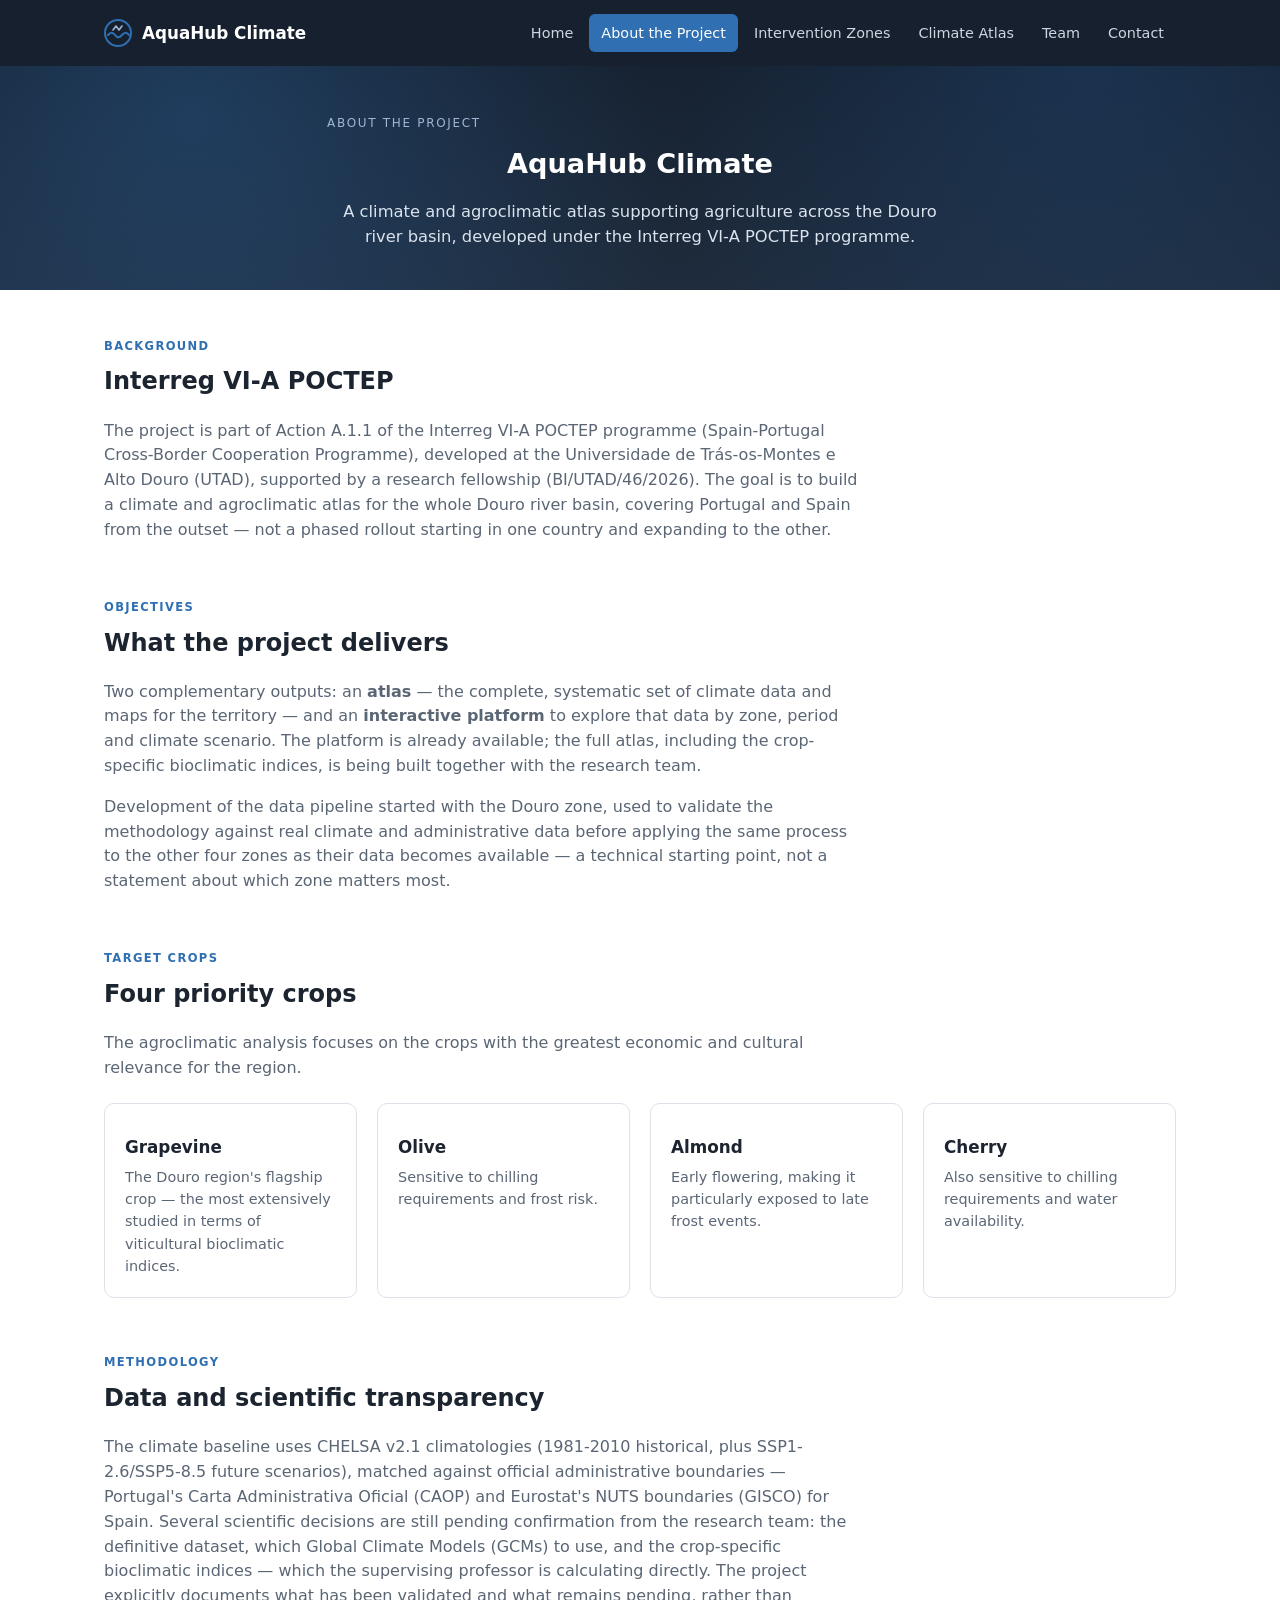
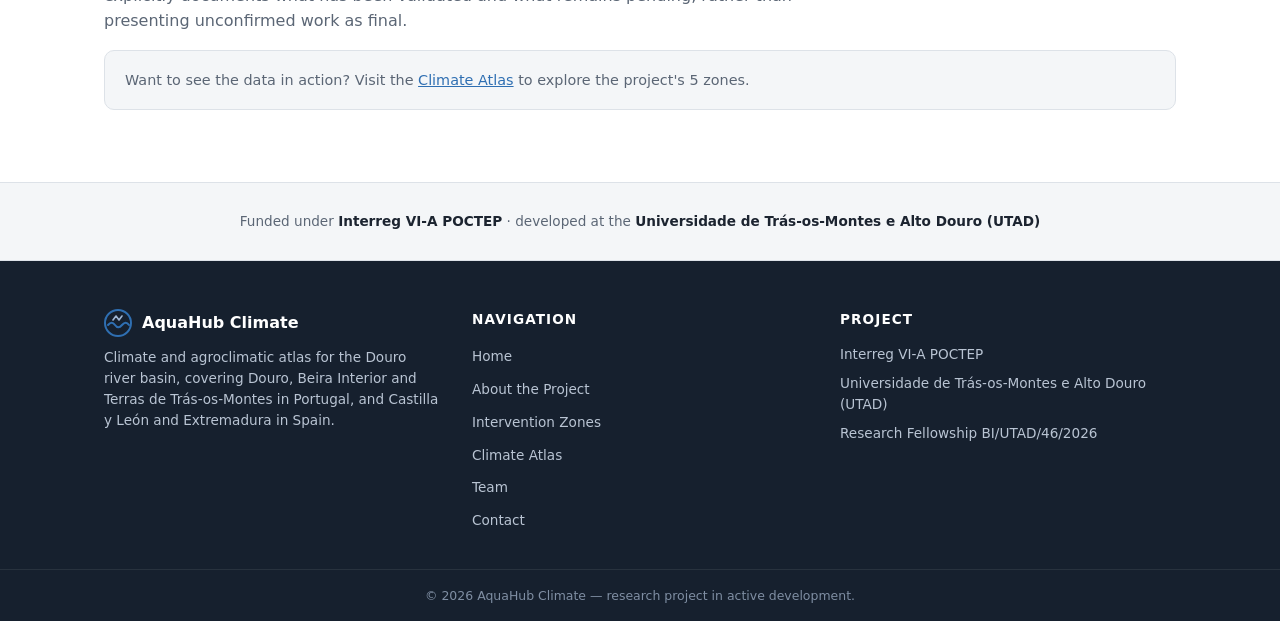
==== web/about.html @ f6208a63 "feat: translate site to English, real team photos, fix zone framing Addresses feedback on the multi-" ====
<!DOCTYPE html>
<html lang="en">
<head>
  <meta charset="UTF-8" />
  <meta name="viewport" content="width=device-width, initial-scale=1.0" />
  <title>About the Project — AquaHub Climate</title>
  <link rel="stylesheet" href="site.css" />
</head>
<body data-active-page="about">
  <div id="site-header"></div>

  <section class="hero page-hero">
    <p class="hero-eyebrow">About the Project</p>
    <h1>AquaHub Climate</h1>
    <p class="lead">
      A climate and agroclimatic atlas supporting agriculture across
      the Douro river basin, developed under the Interreg VI-A POCTEP
      programme.
    </p>
  </section>

  <main class="site-main">
    <section>
      <p class="section-eyebrow">Background</p>
      <h2>Interreg VI-A POCTEP</h2>
      <p>
        The project is part of Action A.1.1 of the Interreg VI-A
        POCTEP programme (Spain-Portugal Cross-Border Cooperation
        Programme), developed at the Universidade de Trás-os-Montes e
        Alto Douro (UTAD), supported by a research fellowship
        (BI/UTAD/46/2026). The goal is to build a climate and
        agroclimatic atlas for the whole Douro river basin, covering
        Portugal and Spain from the outset — not a phased rollout
        starting in one country and expanding to the other.
      </p>
    </section>

    <section>
      <p class="section-eyebrow">Objectives</p>
      <h2>What the project delivers</h2>
      <p>
        Two complementary outputs: an <strong>atlas</strong> — the
        complete, systematic set of climate data and maps for the
        territory — and an <strong>interactive platform</strong> to
        explore that data by zone, period and climate scenario. The
        platform is already available; the full atlas, including the
        crop-specific bioclimatic indices, is being built together with
        the research team.
      </p>
      <p>
        Development of the data pipeline started with the Douro zone,
        used to validate the methodology against real climate and
        administrative data before applying the same process to the
        other four zones as their data becomes available — a technical
        starting point, not a statement about which zone matters most.
      </p>
    </section>

    <section>
      <p class="section-eyebrow">Target crops</p>
      <h2>Four priority crops</h2>
      <p>
        The agroclimatic analysis focuses on the crops with the
        greatest economic and cultural relevance for the region.
      </p>
      <div class="card-grid">
        <div class="card">
          <h3>Grapevine</h3>
          <p>
            The Douro region's flagship crop — the most extensively
            studied in terms of viticultural bioclimatic indices.
          </p>
        </div>
        <div class="card">
          <h3>Olive</h3>
          <p>Sensitive to chilling requirements and frost risk.</p>
        </div>
        <div class="card">
          <h3>Almond</h3>
          <p>
            Early flowering, making it particularly exposed to late
            frost events.
          </p>
        </div>
        <div class="card">
          <h3>Cherry</h3>
          <p>Also sensitive to chilling requirements and water availability.</p>
        </div>
      </div>
    </section>

    <section>
      <p class="section-eyebrow">Methodology</p>
      <h2>Data and scientific transparency</h2>
      <p>
        The climate baseline uses CHELSA v2.1 climatologies (1981-2010
        historical, plus SSP1-2.6/SSP5-8.5 future scenarios), matched
        against official administrative boundaries — Portugal's Carta
        Administrativa Oficial (CAOP) and Eurostat's NUTS boundaries
        (GISCO) for Spain. Several scientific decisions are still
        pending confirmation from the research team: the definitive
        dataset, which Global Climate Models (GCMs) to use, and the
        crop-specific bioclimatic indices — which the supervising
        professor is calculating directly. The project explicitly
        documents what has been validated and what remains pending,
        rather than presenting unconfirmed work as final.
      </p>
      <div class="callout">
        Want to see the data in action? Visit the
        <a href="atlas.html">Climate Atlas</a> to explore the project's
        5 zones.
      </div>
    </section>
  </main>

  <div class="funding-band">
    Funded under <strong>Interreg VI-A POCTEP</strong> · developed at
    the <strong>Universidade de Trás-os-Montes e Alto Douro (UTAD)</strong>
  </div>

  <div id="site-footer"></div>

  <script src="site-chrome.js"></script>
</body>
</html>
---- web/site.css ----
/* Shared site shell — navigation, hero banners, content sections and
   footer used by every page (index/sobre/zonas/equipa/contacto) plus
   atlas.html. style.css stays scoped to the interactive platform
   itself (map/panel/legend) and is loaded alongside this file only
   on atlas.html. */

:root {
  --ink: #1c2430;
  --muted: #5b6675;
  --border: #dde2e8;
  --accent: #2f6fb2;
  --accent-dark: #204d80;
  --surface: #ffffff;
  --surface-alt: #f4f6f8;
  --navy: #16202e;
  --navy-alt: #1f2c3d;
}

* {
  box-sizing: border-box;
}

body {
  margin: 0;
  font-family: "Segoe UI", system-ui, sans-serif;
  color: var(--ink);
  background: var(--surface);
  line-height: 1.55;
}

a {
  color: var(--accent);
}

/* ---- Top navigation ---------------------------------------------- */

#site-header {
  position: sticky;
  top: 0;
  z-index: 20;
  background: var(--navy);
  color: #f4f6f8;
}

.site-nav {
  max-width: 1120px;
  margin: 0 auto;
  padding: 14px 24px;
  display: flex;
  align-items: center;
  justify-content: space-between;
  gap: 16px;
  flex-wrap: wrap;
}

.site-nav .brand {
  display: flex;
  align-items: center;
  gap: 10px;
  font-weight: 700;
  font-size: 1.05rem;
  color: #ffffff;
  text-decoration: none;
}

.site-nav .brand svg {
  flex-shrink: 0;
}

.site-nav ul {
  list-style: none;
  display: flex;
  gap: 4px;
  margin: 0;
  padding: 0;
  flex-wrap: wrap;
}

.site-nav a.nav-link {
  display: inline-block;
  padding: 8px 12px;
  border-radius: 6px;
  color: #cdd6e0;
  text-decoration: none;
  font-size: 0.9rem;
  transition: background 0.15s ease, color 0.15s ease;
}

.site-nav a.nav-link:hover {
  background: rgba(255, 255, 255, 0.08);
  color: #ffffff;
}

.site-nav a.nav-link.active {
  background: var(--accent);
  color: #ffffff;
}

/* ---- Hero banner ---------------------------------------------------- */

.hero {
  padding: 64px 24px 56px;
  background:
    radial-gradient(circle at 15% 20%, rgba(47, 111, 178, 0.35), transparent 45%),
    radial-gradient(circle at 85% 0%, rgba(32, 77, 128, 0.4), transparent 40%),
    linear-gradient(180deg, var(--navy) 0%, var(--navy-alt) 100%);
  color: #ffffff;
  text-align: center;
}

.hero-eyebrow {
  text-transform: uppercase;
  letter-spacing: 0.14em;
  font-size: 0.75rem;
  color: #9fb6d4;
  margin: 0 0 10px;
}

.hero h1 {
  margin: 0 0 14px;
  font-size: 2.1rem;
  font-weight: 700;
}

.hero p.lead {
  max-width: 620px;
  margin: 0 auto;
  color: #dbe3ee;
  font-size: 1.02rem;
}

.hero .cta-row {
  margin-top: 26px;
  display: flex;
  gap: 12px;
  justify-content: center;
  flex-wrap: wrap;
}

.btn {
  display: inline-block;
  padding: 11px 22px;
  border-radius: 6px;
  text-decoration: none;
  font-size: 0.92rem;
  font-weight: 600;
  transition: transform 0.15s ease, box-shadow 0.15s ease;
}

.btn:hover {
  transform: translateY(-1px);
}

.btn-primary {
  background: var(--accent);
  color: #ffffff;
}

.btn-primary:hover {
  box-shadow: 0 6px 16px rgba(47, 111, 178, 0.4);
}

.btn-secondary {
  background: rgba(255, 255, 255, 0.08);
  color: #ffffff;
  border: 1px solid rgba(255, 255, 255, 0.35);
}

.page-hero {
  padding: 48px 24px 40px;
}

.page-hero h1 {
  font-size: 1.7rem;
}

/* ---- Content sections ------------------------------------------------ */

main.site-main {
  max-width: 1120px;
  margin: 0 auto;
  padding: 48px 24px 72px;
}

section + section {
  margin-top: 56px;
}

.section-eyebrow {
  text-transform: uppercase;
  letter-spacing: 0.12em;
  font-size: 0.72rem;
  color: var(--accent);
  font-weight: 700;
  margin: 0 0 8px;
}

section h2 {
  margin: 0 0 18px;
  font-size: 1.5rem;
}

section p {
  color: var(--muted);
  max-width: 760px;
}

.card-grid {
  display: grid;
  grid-template-columns: repeat(auto-fit, minmax(240px, 1fr));
  gap: 20px;
  margin-top: 22px;
}

.card {
  background: var(--surface);
  border: 1px solid var(--border);
  border-radius: 10px;
  padding: 20px;
}

.card h3 {
  margin: 10px 0 6px;
  font-size: 1.05rem;
}

.card p {
  margin: 0;
  font-size: 0.9rem;
}

.card .card-photo {
  width: 64px;
  height: 64px;
  border-radius: 50%;
  object-fit: cover;
  display: block;
}

.card .card-icon {
  width: 38px;
  height: 38px;
  display: flex;
  align-items: center;
  justify-content: center;
  border-radius: 8px;
  background: rgba(47, 111, 178, 0.12);
  color: var(--accent);
}

.status-pill {
  display: inline-flex;
  align-items: center;
  gap: 6px;
  font-size: 0.75rem;
  font-weight: 600;
  padding: 3px 10px;
  border-radius: 999px;
  margin-top: 10px;
}

.status-pill.ready {
  background: #e5f3ea;
  color: #1c7a3f;
}

.status-pill.pending {
  background: #fff6e5;
  color: #a1670f;
}

.status-pill::before {
  content: "";
  width: 6px;
  height: 6px;
  border-radius: 50%;
  background: currentColor;
}

.callout {
  background: var(--surface-alt);
  border: 1px solid var(--border);
  border-radius: 10px;
  padding: 18px 20px;
  font-size: 0.9rem;
  color: var(--muted);
}

.stat-row {
  display: grid;
  grid-template-columns: repeat(auto-fit, minmax(160px, 1fr));
  gap: 16px;
  margin-top: 22px;
}

.stat {
  border: 1px solid var(--border);
  border-radius: 10px;
  padding: 16px 18px;
}

.stat .value {
  font-size: 1.5rem;
  font-weight: 700;
  color: var(--accent-dark);
}

.stat .label {
  font-size: 0.8rem;
  color: var(--muted);
  margin-top: 2px;
}

/* ---- Contact info blocks ------------------------------------------- */

.contact-grid {
  display: grid;
  grid-template-columns: repeat(auto-fit, minmax(220px, 1fr));
  gap: 28px;
  margin-top: 26px;
}

.contact-item {
  display: flex;
  gap: 14px;
  align-items: flex-start;
}

.contact-item .card-icon {
  flex-shrink: 0;
}

.contact-item h3 {
  margin: 0 0 6px;
  font-size: 0.95rem;
  color: var(--accent-dark);
}

.contact-item p {
  margin: 0;
  font-size: 0.9rem;
  color: var(--ink);
}

.contact-item a {
  color: var(--ink);
  text-decoration: underline;
}

/* ---- Funding acknowledgment band -------------------------------------- */

.funding-band {
  border-top: 1px solid var(--border);
  border-bottom: 1px solid var(--border);
  background: var(--surface-alt);
  padding: 28px 24px;
  text-align: center;
  font-size: 0.85rem;
  color: var(--muted);
}

.funding-band strong {
  color: var(--ink);
}

/* ---- Footer ------------------------------------------------------------ */

#site-footer {
  background: var(--navy);
  color: #b9c4d3;
}

.footer-grid {
  max-width: 1120px;
  margin: 0 auto;
  padding: 48px 24px 28px;
  display: grid;
  grid-template-columns: repeat(auto-fit, minmax(220px, 1fr));
  gap: 32px;
}

.footer-grid h4 {
  color: #ffffff;
  font-size: 0.85rem;
  text-transform: uppercase;
  letter-spacing: 0.08em;
  margin: 0 0 14px;
}

.footer-grid .brand {
  display: flex;
  align-items: center;
  gap: 10px;
  color: #ffffff;
  font-weight: 700;
  margin-bottom: 10px;
}

.footer-grid p {
  font-size: 0.85rem;
  margin: 0 0 8px;
  color: #b9c4d3;
}

.footer-grid ul {
  list-style: none;
  margin: 0;
  padding: 0;
}

.footer-grid li {
  margin-bottom: 8px;
}

.footer-grid a {
  color: #b9c4d3;
  text-decoration: none;
  font-size: 0.85rem;
}

.footer-grid a:hover {
  color: #ffffff;
}

.footer-bottom {
  border-top: 1px solid rgba(255, 255, 255, 0.08);
  text-align: center;
  padding: 16px 24px;
  font-size: 0.78rem;
  color: #7f8ea3;
}

/* ---- App shell (atlas.html only) -------------------------------------
   The interactive map needs the full remaining viewport height, so
   this page opts out of the normal scrolling content layout: body
   becomes a flex column (sticky nav + the platform's own banner,
   both sized to content, then main filling the rest), and skips the
   standard hero/footer used by every other page. */

body.app-shell {
  display: flex;
  flex-direction: column;
  height: 100vh;
  overflow: hidden;
}

body.app-shell #site-header {
  position: static;
  flex-shrink: 0;
}

@media (max-width: 640px) {
  .hero h1 {
    font-size: 1.6rem;
  }

  main.site-main {
    padding: 32px 16px 56px;
  }
}
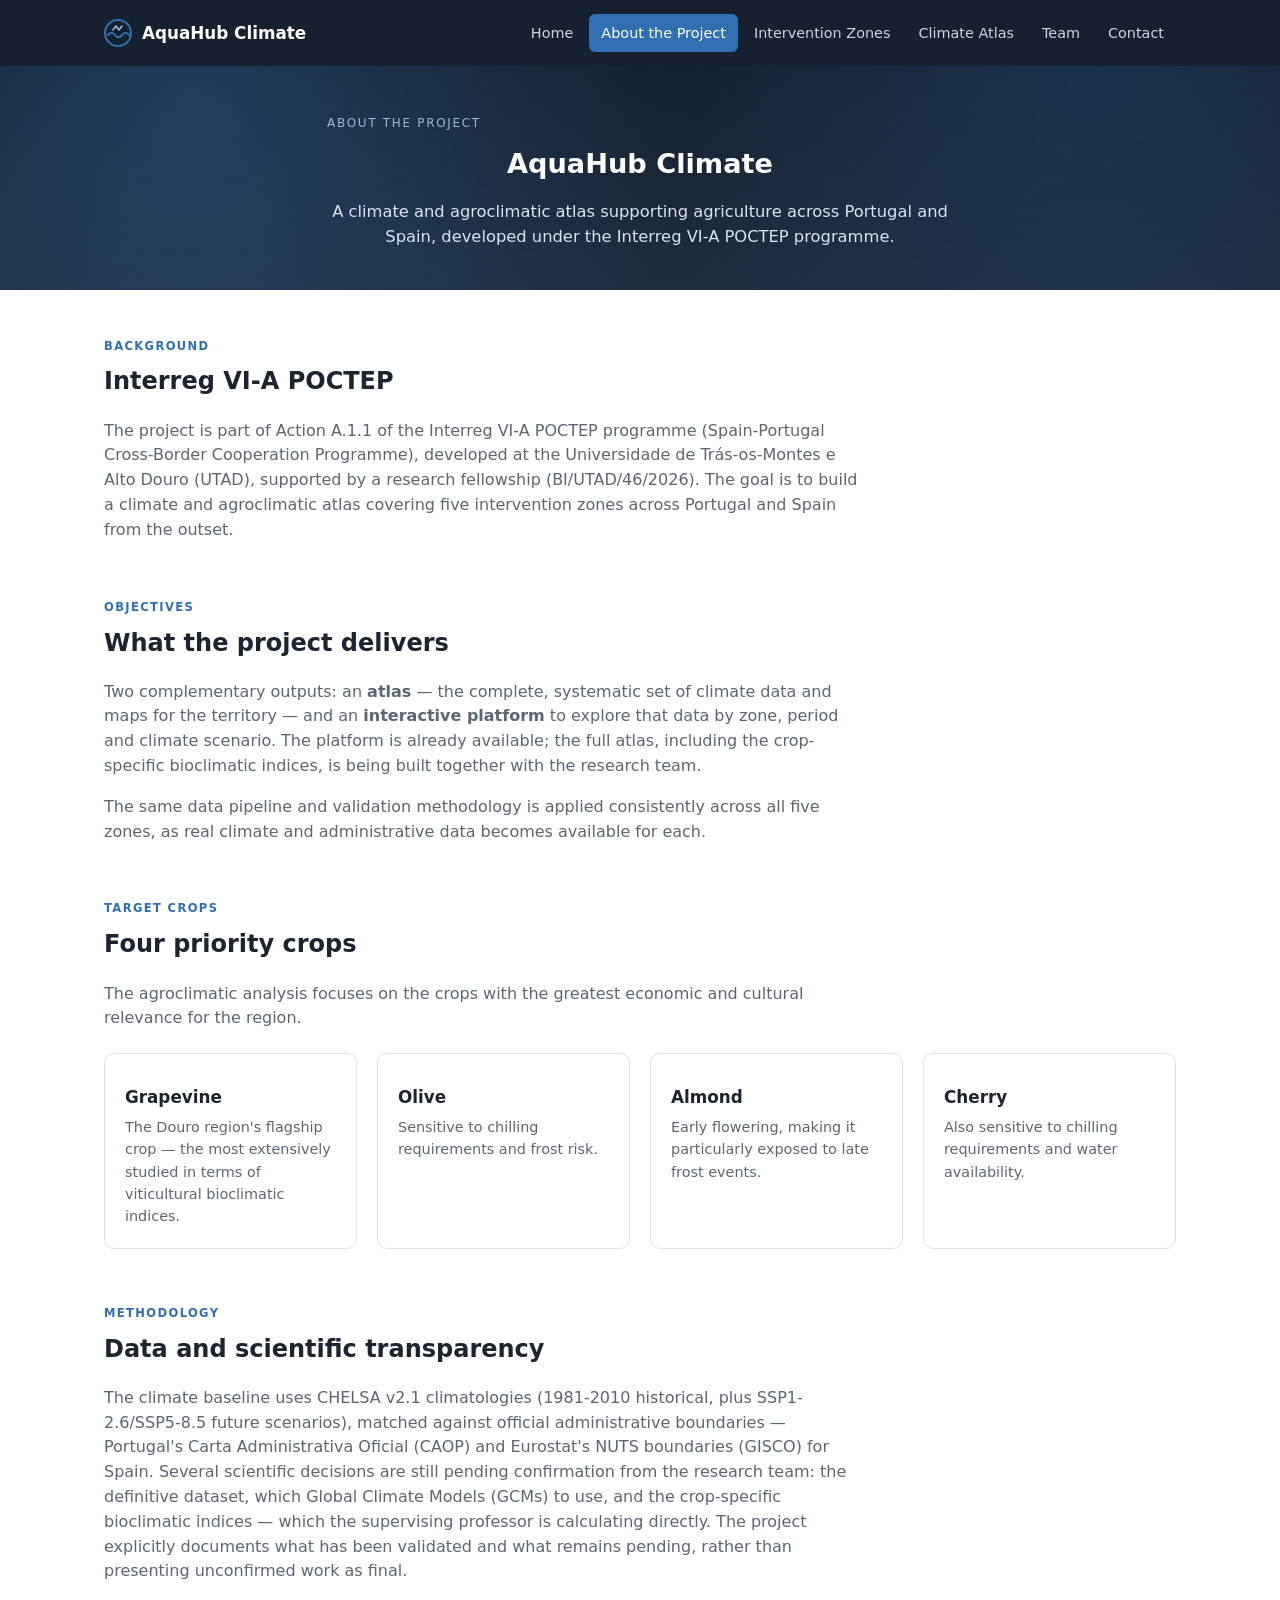
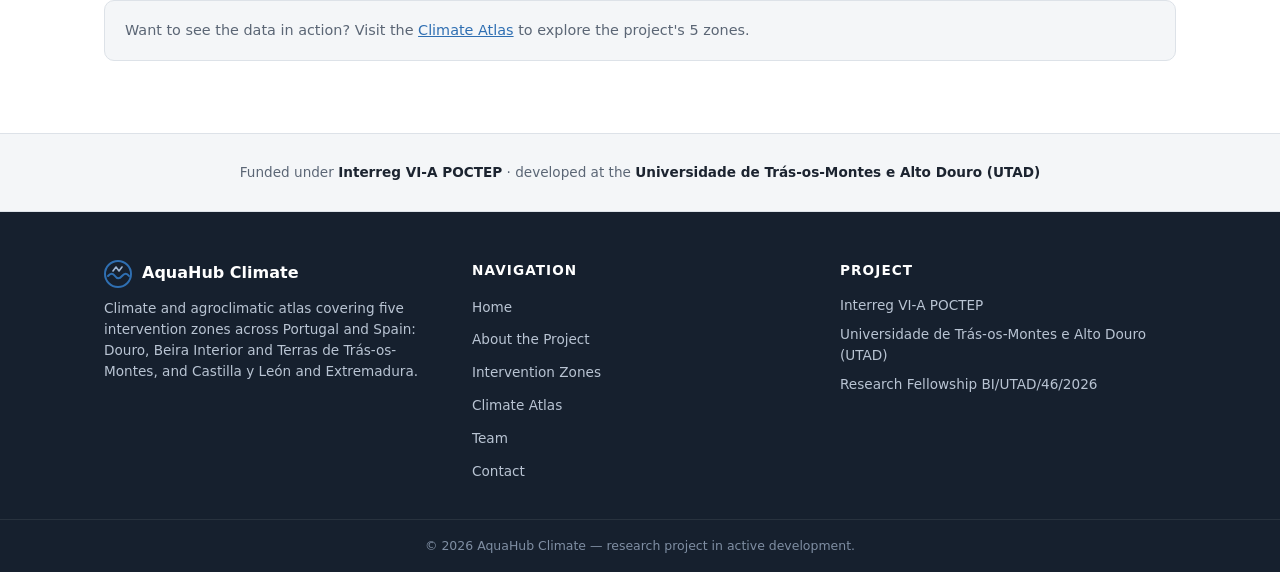
==== commit 05a0b457: "fix: stop singling out Douro as the project's starting/primary zone Per user feedback: no page shoul" ====
--- a/web/about.html
+++ b/web/about.html
@@ -14,7 +14,7 @@
     <h1>AquaHub Climate</h1>
     <p class="lead">
       A climate and agroclimatic atlas supporting agriculture across
-      the Douro river basin, developed under the Interreg VI-A POCTEP
+      Portugal and Spain, developed under the Interreg VI-A POCTEP
       programme.
     </p>
   </section>
@@ -29,9 +29,8 @@
         Programme), developed at the Universidade de Trás-os-Montes e
         Alto Douro (UTAD), supported by a research fellowship
         (BI/UTAD/46/2026). The goal is to build a climate and
-        agroclimatic atlas for the whole Douro river basin, covering
-        Portugal and Spain from the outset — not a phased rollout
-        starting in one country and expanding to the other.
+        agroclimatic atlas covering five intervention zones across
+        Portugal and Spain from the outset.
       </p>
     </section>
 
@@ -48,11 +47,9 @@
         the research team.
       </p>
       <p>
-        Development of the data pipeline started with the Douro zone,
-        used to validate the methodology against real climate and
-        administrative data before applying the same process to the
-        other four zones as their data becomes available — a technical
-        starting point, not a statement about which zone matters most.
+        The same data pipeline and validation methodology is applied
+        consistently across all five zones, as real climate and
+        administrative data becomes available for each.
       </p>
     </section>
 
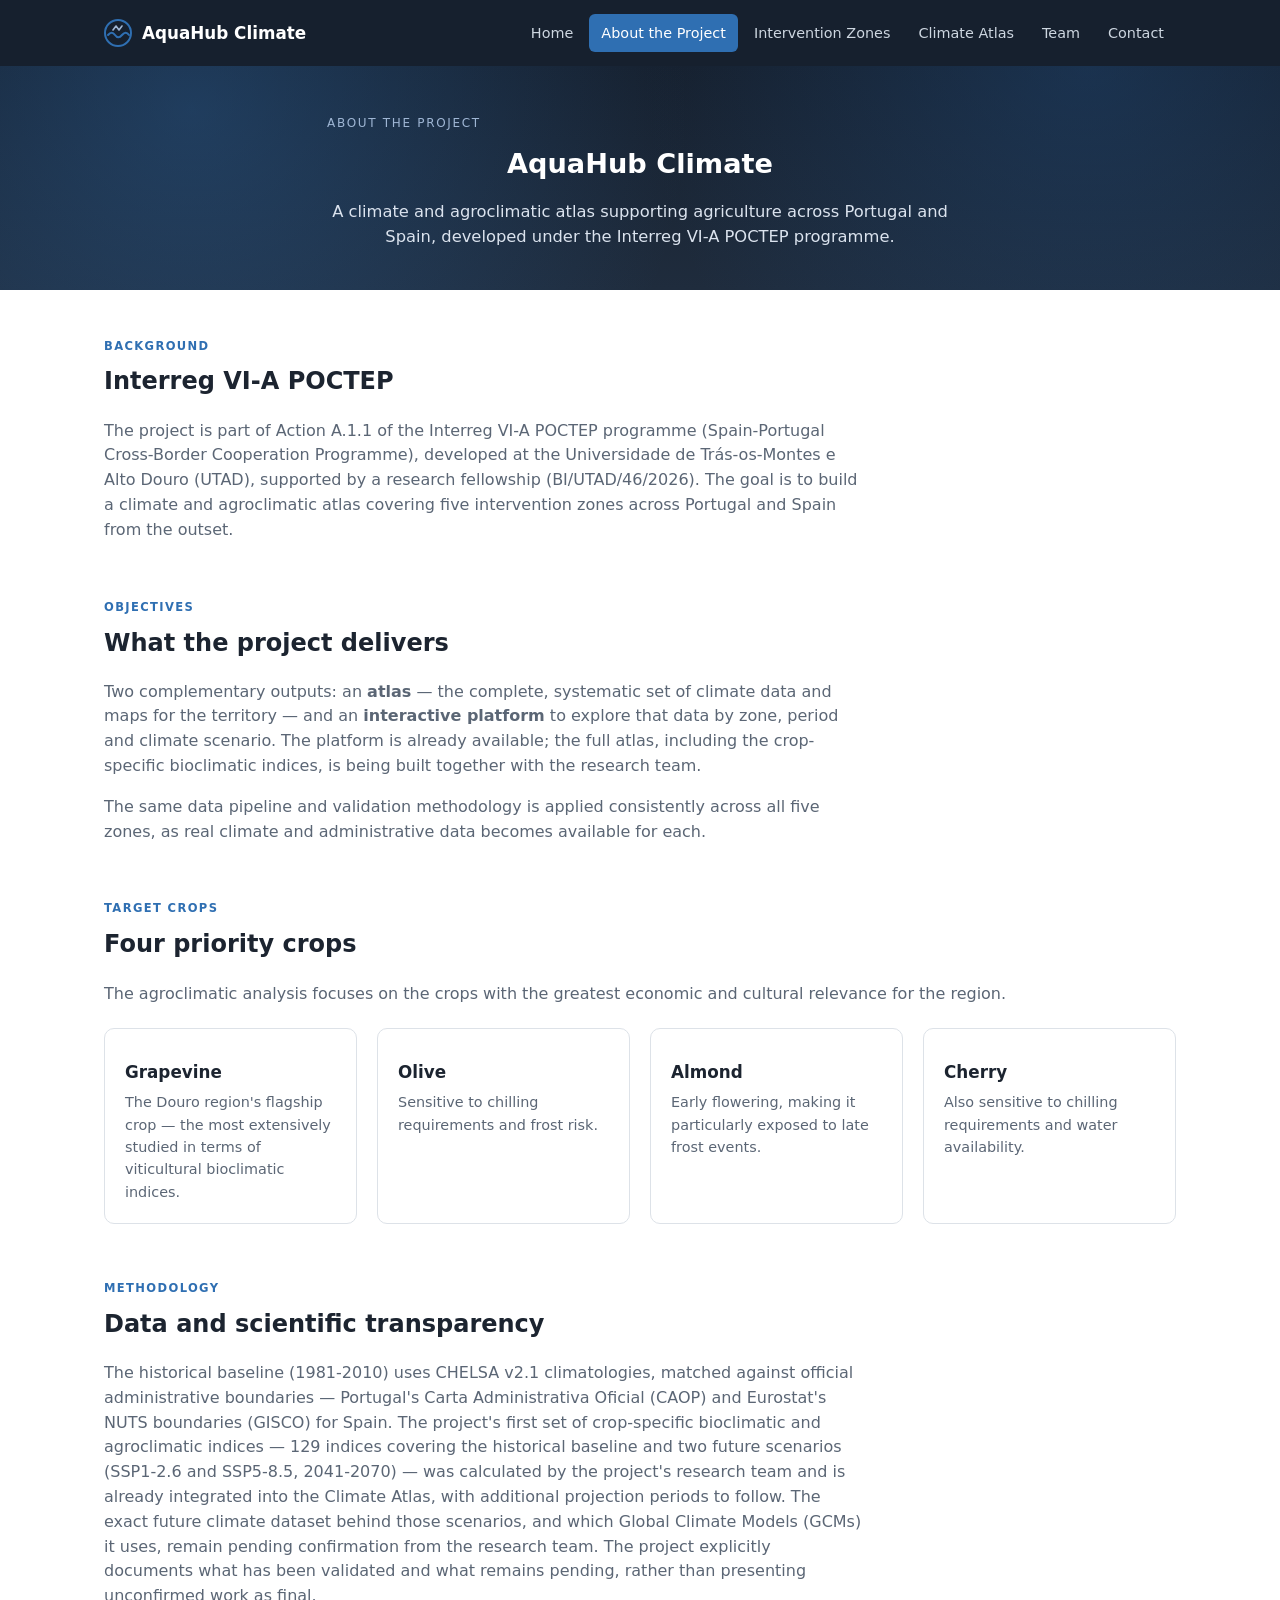
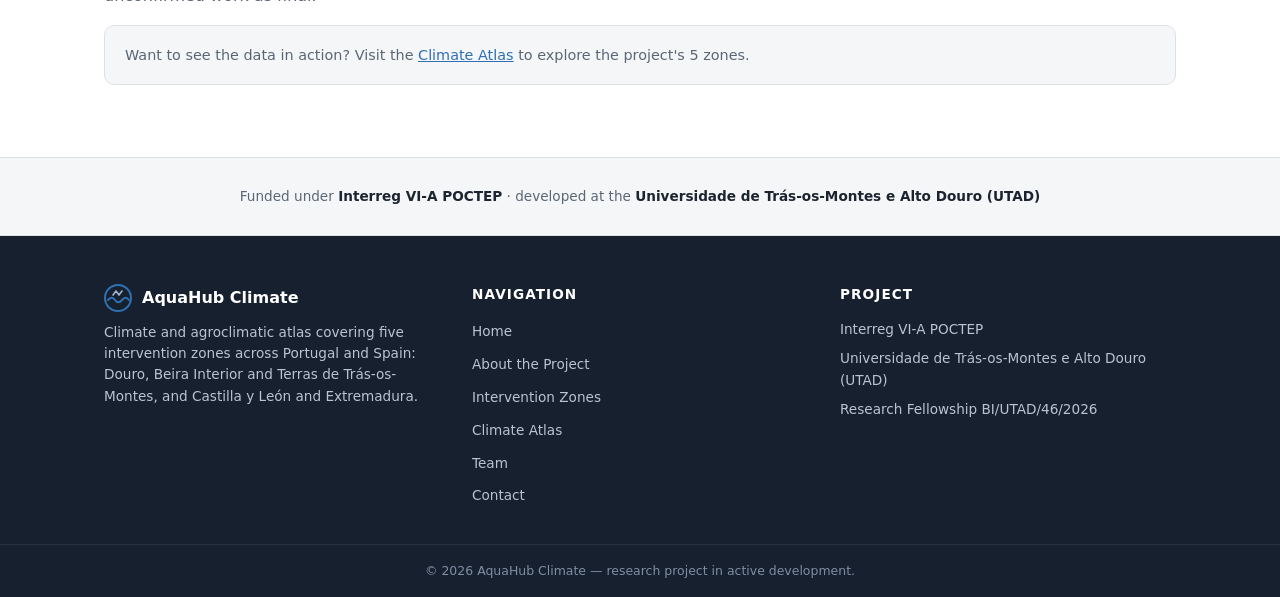
==== commit 3f596ef6: "feat: add index-category glossary; fix public site copy and layout New "?" help modal next to the In" ====
--- a/web/about.html
+++ b/web/about.html
@@ -90,17 +90,21 @@
       <p class="section-eyebrow">Methodology</p>
       <h2>Data and scientific transparency</h2>
       <p>
-        The climate baseline uses CHELSA v2.1 climatologies (1981-2010
-        historical, plus SSP1-2.6/SSP5-8.5 future scenarios), matched
-        against official administrative boundaries — Portugal's Carta
-        Administrativa Oficial (CAOP) and Eurostat's NUTS boundaries
-        (GISCO) for Spain. Several scientific decisions are still
-        pending confirmation from the research team: the definitive
-        dataset, which Global Climate Models (GCMs) to use, and the
-        crop-specific bioclimatic indices — which the supervising
-        professor is calculating directly. The project explicitly
-        documents what has been validated and what remains pending,
-        rather than presenting unconfirmed work as final.
+        The historical baseline (1981-2010) uses CHELSA v2.1
+        climatologies, matched against official administrative
+        boundaries — Portugal's Carta Administrativa Oficial (CAOP)
+        and Eurostat's NUTS boundaries (GISCO) for Spain. The
+        project's first set of crop-specific bioclimatic and
+        agroclimatic indices — 129 indices covering the historical
+        baseline and two future scenarios (SSP1-2.6 and SSP5-8.5,
+        2041-2070) — was calculated by the project's research team and
+        is already integrated into the Climate Atlas, with additional
+        projection periods to follow. The exact future climate dataset
+        behind those scenarios, and which Global Climate Models (GCMs)
+        it uses, remain pending confirmation from the research team.
+        The project explicitly documents what has been validated and
+        what remains pending, rather than presenting unconfirmed work
+        as final.
       </p>
       <div class="callout">
         Want to see the data in action? Visit the
--- a/web/site.css
+++ b/web/site.css
@@ -205,6 +205,13 @@
   max-width: 760px;
 }
 
+/* An intro paragraph directly followed by a card grid should span the
+   grid's full width, not the 760px reading-width cap above - otherwise
+   it looks narrower than the wide grid right beneath it. */
+section p:has(+ .card-grid) {
+  max-width: none;
+}
+
 .card-grid {
   display: grid;
   grid-template-columns: repeat(auto-fit, minmax(240px, 1fr));
@@ -433,9 +440,10 @@
 /* ---- App shell (atlas.html only) -------------------------------------
    The interactive map needs the full remaining viewport height, so
    this page opts out of the normal scrolling content layout: body
-   becomes a flex column (sticky nav + the platform's own banner,
-   both sized to content, then main filling the rest), and skips the
-   standard hero/footer used by every other page. */
+   becomes a flex column (sticky nav + the platform's own banner, both
+   sized to content, then main filling the rest, then a slim one-line
+   footer) instead of the standard hero/multi-column footer used by
+   every other page. */
 
 body.app-shell {
   display: flex;
@@ -447,6 +455,18 @@
 body.app-shell #site-header {
   position: static;
   flex-shrink: 0;
+}
+
+body.app-shell #site-footer {
+  flex-shrink: 0;
+}
+
+body.app-shell .footer-grid {
+  display: none;
+}
+
+body.app-shell .footer-bottom {
+  padding: 6px 24px;
 }
 
 @media (max-width: 640px) {
